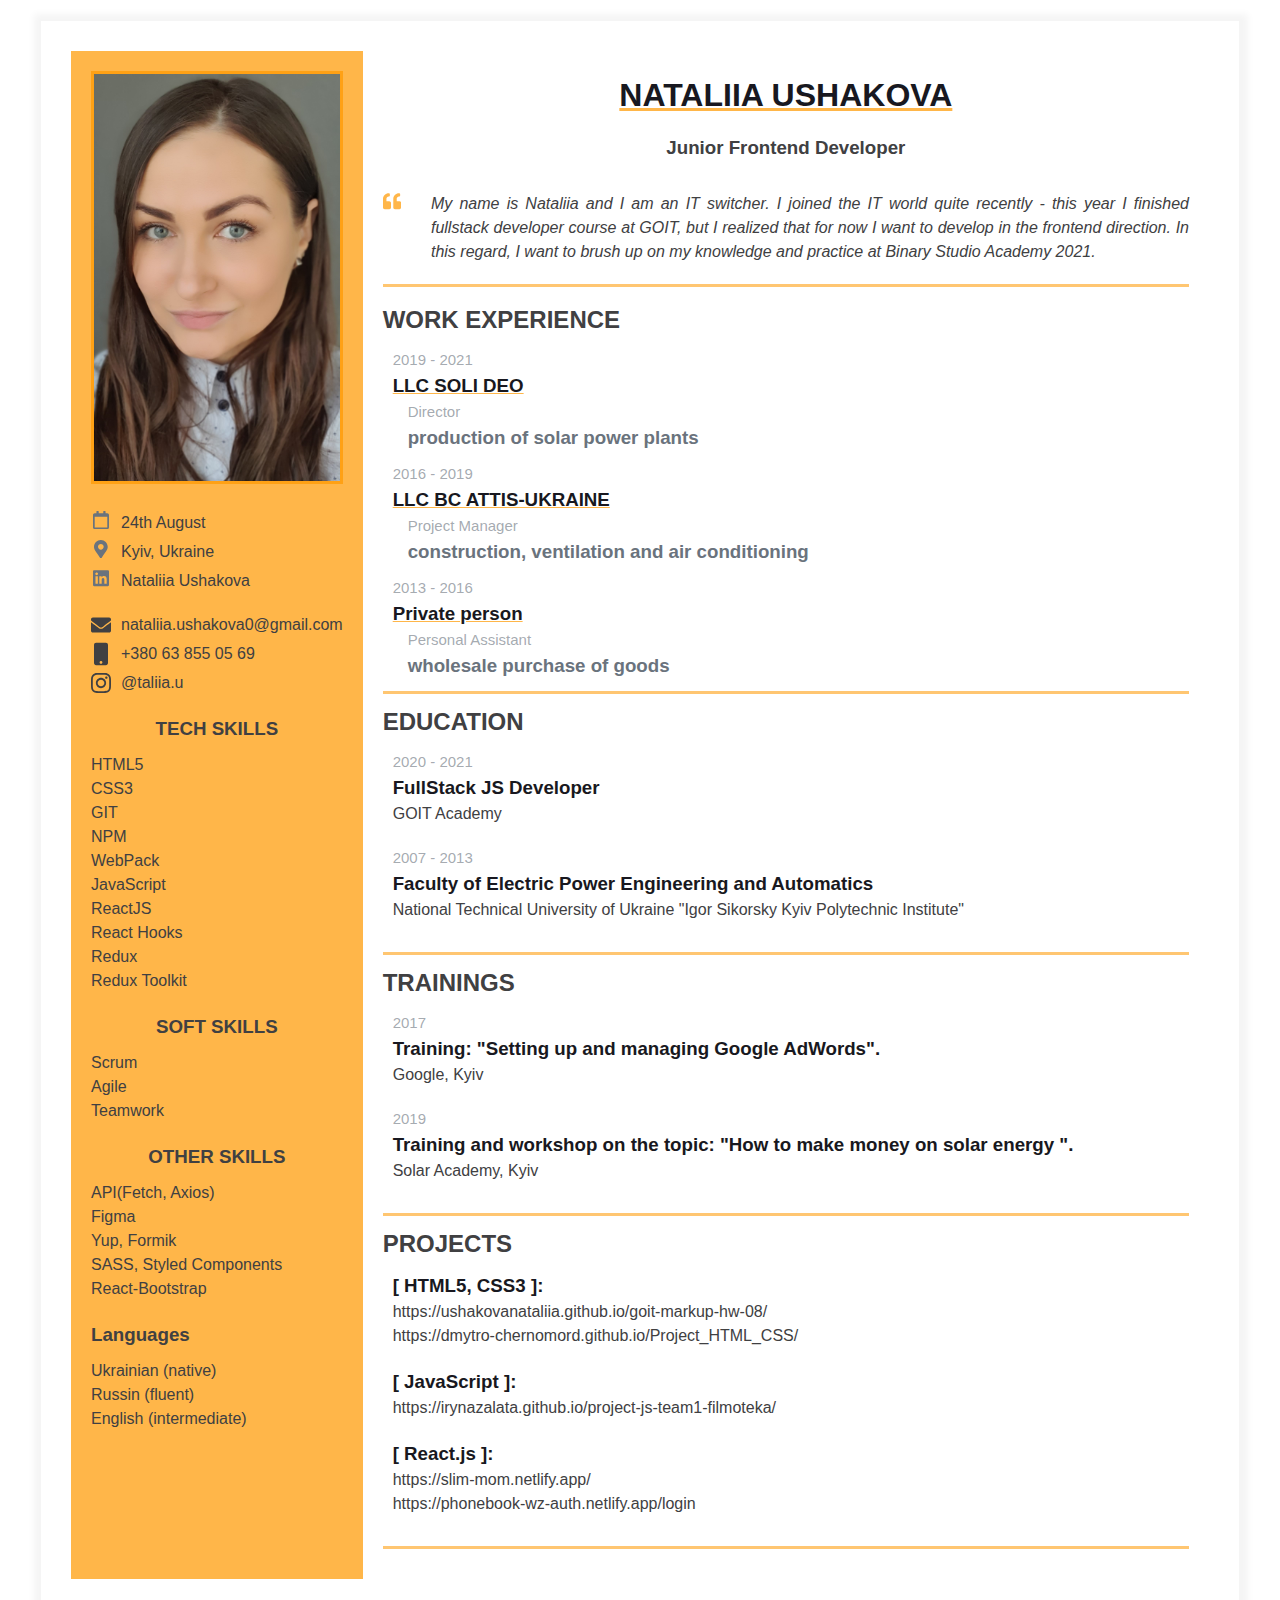
==== index.html @ b4a960f3 "Added information about me and created new resume" ====
<!DOCTYPE html>
<html>
    <head>
        <meta name="viewport" content="width=device-width, initial-scale=1" />
        <meta charset="UTF-8" />
        <title>Résumé</title>
        <link rel="icon" href="assets/avatar_ushakova.png" type="image/x-icon">
        <link rel="stylesheet" href="styles.css">
    </head>

    <body>

<main>
    <div class="resume">
        <div class="container">
            <div class="resume__block">
                <div class="contact_info_container fh">
                    <div class="contact-info__block contact-info__block--center">
                        <img class="contact-info__avatar" src="assets/avatar_ushakova.jpg" alt="Avatar">
                    </div>
                    <div class="contact-info__block">
                        <a href="" rel="author" class="contact-info__item">
                            <div class="contact-info__item-icon-wrapper">
                                <svg aria-hidden="true" focusable="false" data-prefix="far" data-icon="calendar"
                                    class="contact-info__item-icon" role="img" xmlns="http://www.w3.org/2000/svg" viewBox="0 0 448 512">
                                    <path fill="currentColor"
                                        d="M400 64h-48V12c0-6.6-5.4-12-12-12h-40c-6.6 0-12 5.4-12 12v52H160V12c0-6.6-5.4-12-12-12h-40c-6.6 0-12 5.4-12 12v52H48C21.5 64 0 85.5 0 112v352c0 26.5 21.5 48 48 48h352c26.5 0 48-21.5 48-48V112c0-26.5-21.5-48-48-48zm-6 400H54c-3.3 0-6-2.7-6-6V160h352v298c0 3.3-2.7 6-6 6z">
                                    </path>
                                </svg>
                            </div>
                            <span>24th August</span>
                        </a>
                        <a href="https://www.google.com.ua/maps/place/%D0%9A%D0%B8%D0%B5%D0%B2,+02000/@50.4006894,29.9722719,9z/data=!3m1!4b1!4m5!3m4!1s0x40d4cf4ee15a4505:0x764931d2170146fe!8m2!3d50.4501!4d30.5234?hl=ru" rel="author" class="contact-info__item" target="_blank">
                            <div class="contact-info__item-icon-wrapper">
                                <svg class="contact-info__item-icon" xmlns="http://www.w3.org/2000/svg" viewBox="0 0 384 512">
                                    <path
                                        d="M172.268 501.67C26.97 291.031 0 269.413 0 192 0 85.961 85.961 0 192 0s192 85.961 192 192c0 77.413-26.97 99.031-172.268 309.67-9.535 13.774-29.93 13.773-39.464 0zM192 272c44.183 0 80-35.817 80-80s-35.817-80-80-80-80 35.817-80 80 35.817 80 80 80z">
                                    </path>
                                </svg>
                            </div>
                            <span>Kyiv, Ukraine</span>
                        </a>
                        <a href="https://www.linkedin.com/in/nataliia-ushakova-841828203/?locale=en_US" rel="author" class="contact-info__item" target="_blank">
                            <div class="contact-info__item-icon-wrapper">
                                <svg class="contact-info__item-icon" xmlns="http://www.w3.org/2000/svg" viewBox="0 0 448 512">
                                    <path
                                        d="M416 32H31.9C14.3 32 0 46.5 0 64.3v383.4C0 465.5 14.3 480 31.9 480H416c17.6 0 32-14.5 32-32.3V64.3c0-17.8-14.4-32.3-32-32.3zM135.4 416H69V202.2h66.5V416zm-33.2-243c-21.3 0-38.5-17.3-38.5-38.5S80.9 96 102.2 96c21.2 0 38.5 17.3 38.5 38.5 0 21.3-17.2 38.5-38.5 38.5zm282.1 243h-66.4V312c0-24.8-.5-56.7-34.5-56.7-34.6 0-39.9 27-39.9 54.9V416h-66.4V202.2h63.7v29.2h.9c8.9-16.8 30.6-34.5 62.9-34.5 67.2 0 79.7 44.3 79.7 101.9V416z">
                                    </path>
                                </svg>
                            </div>
                            <span>Nataliia Ushakova</span>
                        </a>
                    </div>
                    <div class="contact-info__block">
                        <a href="mailto:nataliia.ushakova0@gmail.com" rel="author" class="contact-info__item">
                            <div class="contact-info__item-icon-wrapper">
                                <svg aria-hidden="true" focusable="false" data-prefix="fas" data-icon="envelope"
                                    class="scontact-info__item-icon" role="img" xmlns="http://www.w3.org/2000/svg" viewBox="0 0 512 512">
                                    <path fill="currentColor"
                                        d="M502.3 190.8c3.9-3.1 9.7-.2 9.7 4.7V400c0 26.5-21.5 48-48 48H48c-26.5 0-48-21.5-48-48V195.6c0-5 5.7-7.8 9.7-4.7 22.4 17.4 52.1 39.5 154.1 113.6 21.1 15.4 56.7 47.8 92.2 47.6 35.7.3 72-32.8 92.3-47.6 102-74.1 131.6-96.3 154-113.7zM256 320c23.2.4 56.6-29.2 73.4-41.4 132.7-96.3 142.8-104.7 173.4-128.7 5.8-4.5 9.2-11.5 9.2-18.9v-19c0-26.5-21.5-48-48-48H48C21.5 64 0 85.5 0 112v19c0 7.4 3.4 14.3 9.2 18.9 30.6 23.9 40.7 32.4 173.4 128.7 16.8 12.2 50.2 41.8 73.4 41.4z">
                                    </path>
                                </svg>
                            </div>
                            <span>nataliia.ushakova0@gmail.com</span>
                        </a>
                        <a href="tel:+380638550569" rel="author" class="contact-info__item">
                            <div class="contact-info__item-icon-wrapper">
                                <svg aria-hidden="true" focusable="false" data-prefix="fas" data-icon="mobile" class="scontact-info__item-icon"
                                    role="img" xmlns="http://www.w3.org/2000/svg" viewBox="0 0 320 512" width=70%>
                                    <path fill="currentColor"
                                        d="M272 0H48C21.5 0 0 21.5 0 48v416c0 26.5 21.5 48 48 48h224c26.5 0 48-21.5 48-48V48c0-26.5-21.5-48-48-48zM160 480c-17.7 0-32-14.3-32-32s14.3-32 32-32 32 14.3 32 32-14.3 32-32 32z">
                                    </path>
                                </svg>
                            </div>
                            <span>+380 63 855 05 69</span>
                        </a>
                        <a href="https://www.instagram.com/taliia.u/" rel="author" class="contact-info__item">
                            <div class="contact-info__item-icon-wrapper">
                                <svg aria-hidden="true" focusable="false" data-prefix="fab" data-icon="instagram"
                                    class="scontact-info__item-icon" role="img" xmlns="http://www.w3.org/2000/svg" viewBox="0 0 448 512">
                                    <path fill="currentColor"
                                        d="M224.1 141c-63.6 0-114.9 51.3-114.9 114.9s51.3 114.9 114.9 114.9S339 319.5 339 255.9 287.7 141 224.1 141zm0 189.6c-41.1 0-74.7-33.5-74.7-74.7s33.5-74.7 74.7-74.7 74.7 33.5 74.7 74.7-33.6 74.7-74.7 74.7zm146.4-194.3c0 14.9-12 26.8-26.8 26.8-14.9 0-26.8-12-26.8-26.8s12-26.8 26.8-26.8 26.8 12 26.8 26.8zm76.1 27.2c-1.7-35.9-9.9-67.7-36.2-93.9-26.2-26.2-58-34.4-93.9-36.2-37-2.1-147.9-2.1-184.9 0-35.8 1.7-67.6 9.9-93.9 36.1s-34.4 58-36.2 93.9c-2.1 37-2.1 147.9 0 184.9 1.7 35.9 9.9 67.7 36.2 93.9s58 34.4 93.9 36.2c37 2.1 147.9 2.1 184.9 0 35.9-1.7 67.7-9.9 93.9-36.2 26.2-26.2 34.4-58 36.2-93.9 2.1-37 2.1-147.8 0-184.8zM398.8 388c-7.8 19.6-22.9 34.7-42.6 42.6-29.5 11.7-99.5 9-132.1 9s-102.7 2.6-132.1-9c-19.6-7.8-34.7-22.9-42.6-42.6-11.7-29.5-9-99.5-9-132.1s-2.6-102.7 9-132.1c7.8-19.6 22.9-34.7 42.6-42.6 29.5-11.7 99.5-9 132.1-9s102.7-2.6 132.1 9c19.6 7.8 34.7 22.9 42.6 42.6 11.7 29.5 9 99.5 9 132.1s2.7 102.7-9 132.1z">
                                    </path>
                                </svg>
                            </div>
                            <span>@taliia.u</span>
                        </a>
                    </div>
                    <div class="skills">
                        <h3 class="skills__header">TECH SKILLS</h3>
                        <ul class="skills__header"> 
                            <li class="skills__text">HTML5</li>
                            <li class="skills__text">CSS3</li>
                            <li class="skills__text">GIT</li>
                            <li class="skills__text">NPM</li>
                            <li class="skills__text">WebPack</li>
                            <li class="skills__text">JavaScript</li>
                            <li class="skills__text">ReactJS</li>
                            <li class="skills__text">React Hooks</li>
                            <li class="skills__text">Redux</li>
                            <li class="skills__text">Redux Toolkit</li>
                        </ul>
                    </div>
                    <div class="skills">
                        <h3 class="skills__header">SOFT SKILLS</h3>
                        <ul class="skills__header">
                            <li class="skills__text">Scrum</li>
                            <li class="skills__text">Agile</li>
                            <li class="skills__text">Teamwork</li>
                        </ul>
                    </div>
                    <div class="skills">
                        <h3 class="skills__header">OTHER SKILLS</h3>
                        <ul class="skills__header">
                            <li class="skills__text">API(Fetch, Axios)</li>
                            <li class="skills__text">Figma</li>
                            <li class="skills__text">Yup, Formik</li>
                            <li class="skills__text">SASS, Styled Components</li>
                            <li class="skills__text">React-Bootstrap</li>
                        </ul>
                    </div>
                    <div class="additional-info__languages">
                        <h3 class="additional-info__languages-header">Languages</h3>
                        <ul>
                            <li class="additional-info__languages-item">Ukrainian (native)</li>
                            <li class="additional-info__languages-item">Russin (fluent)</li>
                            <li class="additional-info__languages-item">English (intermediate)</li>
                        </ul>
                    </div>
                </div>
            </div>
        </div>
        <div class="container">
            <h1 class="contact-info__header">NATALIIA USHAKOVA</h1>
            <h3 class="contact-info__sub-header">Junior Frontend Developer</h3>
            <div class="resume__block">
                <div class="intro">
                    <div class="intro__icon-wrapper">
                        <svg class="intro__icon" xmlns="http://www.w3.org/2000/svg" viewBox="0 0 512 512">
                            <path
                                d="M464 256h-80v-64c0-35.3 28.7-64 64-64h8c13.3 0 24-10.7 24-24V56c0-13.3-10.7-24-24-24h-8c-88.4 0-160 71.6-160 160v240c0 26.5 21.5 48 48 48h128c26.5 0 48-21.5 48-48V304c0-26.5-21.5-48-48-48zm-288 0H96v-64c0-35.3 28.7-64 64-64h8c13.3 0 24-10.7 24-24V56c0-13.3-10.7-24-24-24h-8C71.6 32 0 103.6 0 192v240c0 26.5 21.5 48 48 48h128c26.5 0 48-21.5 48-48V304c0-26.5-21.5-48-48-48z">
                            </path>
                        </svg>
                    </div>
                    <p class="intro_text">My name is Nataliia and I am an IT switcher. I joined the IT world quite recently - 
                        this year I finished fullstack developer course at GOIT, 
                        but I realized that for now I want to develop in the frontend direction.
                        In this regard, I want to brush up on my knowledge and practice at Binary Studio Academy 2021.</p>
                </div>
            </div>
            <div class="resume__block">
                <div class="main-info fh">
                        <div class="experiences">
                            <h3 class="experiences__header">WORK EXPERIENCE</h3>
                            <div class="experiences__company">
                                <div class="experiences__company-header">
                                    <span class="experiences__company-header-durability">2019 - 2021</span>
                                    <h3 class="experiences__company-header-name">LLC SOLI DEO</h3>
                                </div>
            
                                <div class="experiences__company-project">
                                    <span class="experiences__company-project-role">Director</span>
                                    <h3 class="experiences__company-project-name">production of solar power plants</h3>
                                </div>
                            </div>

                            <div class="experiences__company">
                                <div class="experiences__company-header">
                                    <span class="experiences__company-header-durability">2016 - 2019</span>
                                    <h3 class="experiences__company-header-name">LLC BC ATTIS-UKRAINE</h3>
                                </div>
                            
                                <div class="experiences__company-project">
                                    <span class="experiences__company-project-role">Project Manager</span>
                                    <h3 class="experiences__company-project-name">construction, ventilation and air conditioning</h3>
                                </div>
                            </div>

                            <div class="experiences__company">
                                <div class="experiences__company-header">
                                    <span class="experiences__company-header-durability">2013 - 2016</span>
                                    <h3 class="experiences__company-header-name">Private person</h3>
                                </div>
                            
                                <div class="experiences__company-project">
                                    <span class="experiences__company-project-role">Personal Assistant</span>
                                    <h3 class="experiences__company-project-name">wholesale purchase of goods</h3>
                                </div>
                            </div>
                        </div>
                        <div class="additional-info fv">
                            <div class="additional-info__education">
                                <h3 class="additional-info__education-header">EDUCATION</h3>
                                <div class="additional-info__education-university">
                                    <span class="additional-info__education-university-durability">2020 - 2021</span>
                                    <h3 class="additional-info__education-university-speciality">FullStack JS Developer</h3>
                                    <p class="additional-info__education-university-name">GOIT Academy</p>
                                </div>
                                <div class="additional-info__education-university">
                                    <span class="additional-info__education-university-durability">2007 - 2013</span>
                                    <h3 class="additional-info__education-university-speciality">Faculty of Electric Power Engineering and Automatics</h3>
                                    <p class="additional-info__education-university-name">National Technical University of Ukraine "Igor Sikorsky Kyiv Polytechnic Institute"</p>
                                </div>
                            </div>
                        </div>
                        <div class="additional-info fv">
                            <div class="additional-info__education">
                                <h3 class="additional-info__education-header">TRAININGS</h3>
                                <div class="additional-info__education-university">
                                    <span class="additional-info__education-university-durability">2017</span>
                                    <h3 class="additional-info__education-university-speciality">Training: "Setting up and managing Google AdWords".</h3>
                                    <p class="additional-info__education-university-name">Google, Kyiv</p>
                                </div>
                                <div class="additional-info__education-university">
                                    <span class="additional-info__education-university-durability">2019</span>
                                    <h3 class="additional-info__education-university-speciality">Training and workshop on the topic: "How to make money on solar energy ".</h3>
                                    <p class="additional-info__education-university-name">Solar Academy, Kyiv</p>
                                </div>
                            </div>
                        </div>
                        <div class="additional-info fv">
                            <div class="additional-info__education">
                                <h3 class="additional-info__education-header">PROJECTS</h3>
                                <div class="additional-info__education-university">
                                    <h3 class="additional-info__education-university-speciality">[ HTML5, CSS3 ]:</h3>
                                    <p class="additional-info__education-university-name">https://ushakovanataliia.github.io/goit-markup-hw-08/</p>
                                    <p class="additional-info__education-university-name">https://dmytro-chernomord.github.io/Project_HTML_CSS/</p>
                                </div>
                                <div class="additional-info__education-university">
                                    <h3 class="additional-info__education-university-speciality">[ JavaScript ]:</h3>
                                    <p class="additional-info__education-university-name">https://irynazalata.github.io/project-js-team1-filmoteka/</p>
                                </div>
                                <div class="additional-info__education-university">
                                    <h3 class="additional-info__education-university-speciality">[ React.js ]:</h3>
                                    <p class="additional-info__education-university-name">https://slim-mom.netlify.app/</p>
                                    <p class="additional-info__education-university-name">https://phonebook-wz-auth.netlify.app/login</p>
                                </div>
                            </div>
                        </div>
                </div>
            </div>
        </div>
    </div>
</main>
</body>
</html>
---- styles.css ----
/* General styles */
* {
  margin: 0;
  padding: 0;
  box-sizing: border-box;
}

body {
  font-family: Arial, Helvetica, sans-serif;
  line-height: 1.5;

  --primary-text-color: #181820;
  --secondary-text-color: #404042;
  --durability-text-color: #6a737d9c;
  --icon-color: #6a737d;
  --border-color: #ff99008e;
  --text-decoration-color: #ff9900b6;
}

li {
  list-style: none;
  padding: 0;
}

.container {
  margin: 0 auto;
  padding: 20px;
  max-width: 900px;
}
.container:not(:last-child) {
  background-color: var(--text-decoration-color);
  width: 450px;
}
.fh {
  justify-content: space-between;
}

.fv {
  display: flex;
  flex-direction: column;
  justify-content: space-between;
}

.resume {
  display: flex;
  margin: 20px auto;
  border: 1px solid #f5f5f5;
  box-shadow: 1px 1px 7px 7px #f5f5f5;
  padding: 30px;
  max-width: 1200px;
}

.resume__block:not(:last-child) {
  border-bottom: 3px solid var(--border-color);
  padding-bottom: 20px;
  margin-bottom: 15px;
}

.main-info,
.contact_info_container {
  flex-direction: column;
}

.contact_info_container {
  align-items: center;
}

.contact-info__block {
  margin-bottom: 20px;
}

.experiences {
  margin: 10px 0;
  border-bottom: 3px solid var(--border-color);
}

/* Contact info styles */
.contact-info__header,
.contact-info__sub-header {
  text-align: center;
}

.contact-info__header {
  color: var(--primary-text-color);
  margin-bottom: 15px;
  text-decoration-color: var(--text-decoration-color);
  text-decoration-line: underline;
}

.contact-info__sub-header {
  color: var(--secondary-text-color);
  margin-bottom: 30px;
}

.contact-info__item {
  color: var(--secondary-text-color);
  text-decoration: none;
  display: flex;
  justify-content: start;
}

.contact-info__item:not(:last-child) {
  margin-bottom: 5px;
}

.contact-info__item-icon-wrapper {
  margin-right: 10px;
  width: 20px;
  display: flex;
  justify-content: center;
}

.contact-info__item-icon path {
  fill: var(--icon-color);
}

.contact-info__item-icon {
  height: 1.1428rem;
  vertical-align: text-bottom;
}

.contact-info__avatar {
  width: 100%;
  object-fit: cover;
  border: 3px solid;
  border-color: var(--text-decoration-color);
}

/* Intro and skills styles */
.intro {
  display: flex;
  justify-content: start;
}

.intro__icon-wrapper {
  margin-right: 30px;
  width: 30px;
  display: flex;
  justify-content: center;
}

.intro__icon {
  height: 1.1428rem;
  vertical-align: text-bottom;
}

.intro__icon path {
  fill: var(--text-decoration-color);
}

.intro_text {
  color: var(--secondary-text-color);
  text-align: justify;
  font-style: italic;
}

.skills {
  margin: 20px 0;
}
.skills__header {
  color: var(--secondary-text-color);
  text-align: center;
  margin-bottom: 10px;
}

.skills__text {
  color: var(--secondary-text-color);
  text-align: justify;
}

/* Experience and additonal info styles */
.experiences {
  flex: 1 1 60%;
}

.experiences__header {
  color: var(--secondary-text-color);
  text-align: left;
  margin-bottom: 10px;
  font-size: 24px;
  font-weight: bold;
}

.experiences__company {
  padding: 0 10px;
}

.experiences__company-header-durability {
  color: var(--durability-text-color);
  text-align: left;
  margin-bottom: 10px;
  font-size: 15px;
}

.experiences__company-header-name {
  color: var(--primary-text-color);
  text-decoration-color: var(--text-decoration-color);
  text-decoration-line: underline;
  text-align: left;
}

.experiences__company-project {
  margin-left: 15px;
}

.experiences__company-project-role {
  color: var(--durability-text-color);
  text-align: left;
  margin-bottom: 10px;
  font-size: 15px;
}

.experiences__company-project-name {
  color: var(--icon-color);
  text-align: left;
  margin-bottom: 10px;
}

.experiences__company-project-responsibilities {
  color: var(--secondary-text-color);
  padding-left: 20px;
}

.additional-info {
  flex: 1 1 40%;
  border-bottom: 3px solid var(--border-color);
  margin: 10px 0;
}

.additional-info__education {
  margin-bottom: 20px;
}

.additional-info__education-header {
  color: var(--secondary-text-color);
  text-align: left;
  font-size: 24px;
  font-weight: bold;
}

.additional-info__education-university {
  padding: 10px;
}
.additional-info__education-university-durability {
  color: var(--durability-text-color);
  text-align: left;
  margin-bottom: 10px;
  font-size: 15px;
}

.additional-info__education-university-speciality {
  color: var(--primary-text-color);
  text-align: left;
  margin-bottom: 0;
}

.additional-info__education-university-name {
  color: var(--secondary-text-color);
}

.additional-info__languages-header {
  color: var(--secondary-text-color);
  text-align: left;
  margin-bottom: 10px;
}

.additional-info__languages-item {
  color: var(--secondary-text-color);
}
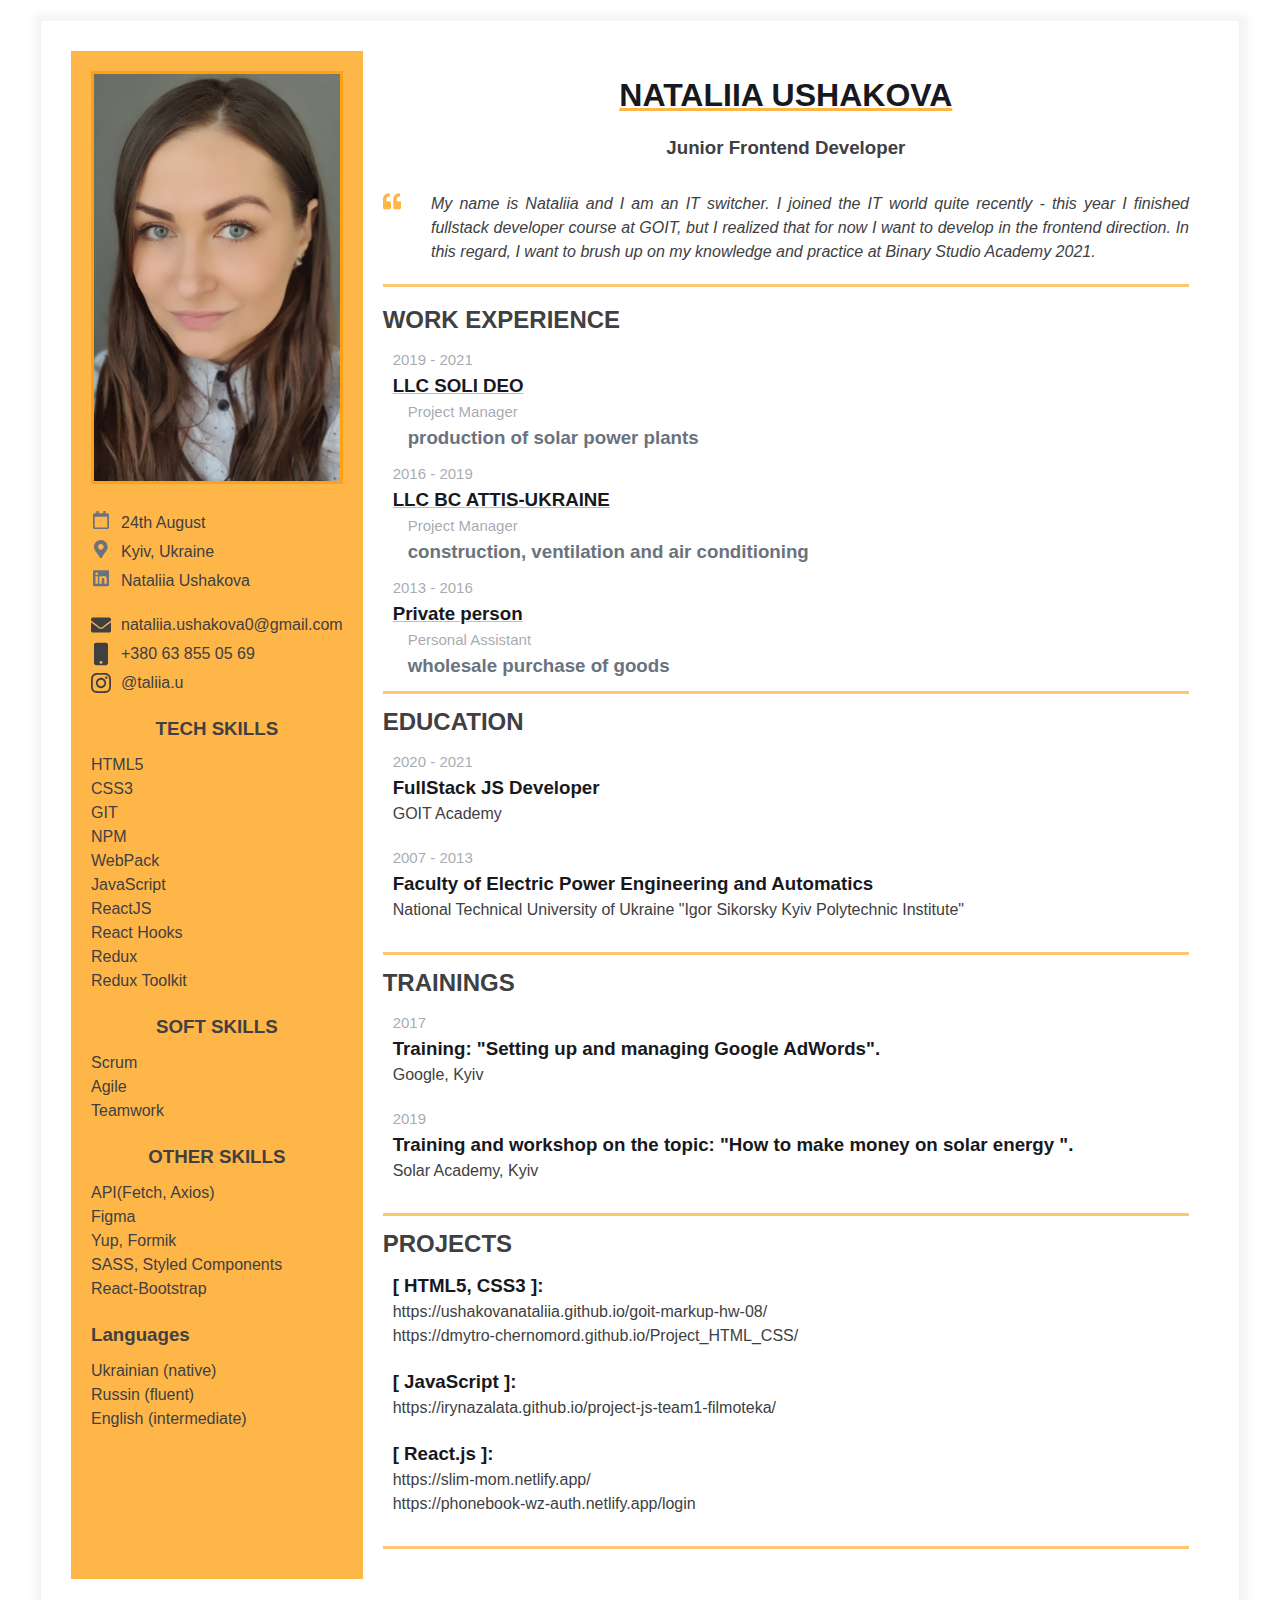
==== commit dd3bdaa6: "change" ====
--- a/index.html
+++ b/index.html
@@ -3,7 +3,7 @@
     <head>
         <meta name="viewport" content="width=device-width, initial-scale=1" />
         <meta charset="UTF-8" />
-        <title>Résumé</title>
+        <title>Nataliia Ushakova</title>
         <link rel="icon" href="assets/avatar_ushakova.png" type="image/x-icon">
         <link rel="stylesheet" href="styles.css">
     </head>
@@ -159,7 +159,7 @@
                                 </div>
             
                                 <div class="experiences__company-project">
-                                    <span class="experiences__company-project-role">Director</span>
+                                    <span class="experiences__company-project-role">Project Manager</span>
                                     <h3 class="experiences__company-project-name">production of solar power plants</h3>
                                 </div>
                             </div>
@@ -223,17 +223,17 @@
                                 <h3 class="additional-info__education-header">PROJECTS</h3>
                                 <div class="additional-info__education-university">
                                     <h3 class="additional-info__education-university-speciality">[ HTML5, CSS3 ]:</h3>
-                                    <p class="additional-info__education-university-name">https://ushakovanataliia.github.io/goit-markup-hw-08/</p>
-                                    <p class="additional-info__education-university-name">https://dmytro-chernomord.github.io/Project_HTML_CSS/</p>
+                                    <a href="https://ushakovanataliia.github.io/goit-markup-hw-08/" target="_blank" class="additional-info__education-university-name projects">https://ushakovanataliia.github.io/goit-markup-hw-08/</a>
+                                    <a href="https://dmytro-chernomord.github.io/Project_HTML_CSS/" target="_blank" class="additional-info__education-university-name projects">https://dmytro-chernomord.github.io/Project_HTML_CSS/</a>
                                 </div>
                                 <div class="additional-info__education-university">
                                     <h3 class="additional-info__education-university-speciality">[ JavaScript ]:</h3>
-                                    <p class="additional-info__education-university-name">https://irynazalata.github.io/project-js-team1-filmoteka/</p>
+                                    <a  href="https://irynazalata.github.io/project-js-team1-filmoteka/" target="_blank" class="additional-info__education-university-name projects">https://irynazalata.github.io/project-js-team1-filmoteka/</a>
                                 </div>
                                 <div class="additional-info__education-university">
                                     <h3 class="additional-info__education-university-speciality">[ React.js ]:</h3>
-                                    <p class="additional-info__education-university-name">https://slim-mom.netlify.app/</p>
-                                    <p class="additional-info__education-university-name">https://phonebook-wz-auth.netlify.app/login</p>
+                                    <a  href="https://slim-mom.netlify.app/" target="_blank" class="additional-info__education-university-name projects">https://slim-mom.netlify.app/</a>
+                                    <a  href="https://phonebook-wz-auth.netlify.app/login" target="_blank" class="additional-info__education-university-name projects">https://phonebook-wz-auth.netlify.app/login</a>
                                 </div>
                             </div>
                         </div>
--- a/styles.css
+++ b/styles.css
@@ -267,3 +267,8 @@
 .additional-info__languages-item {
   color: var(--secondary-text-color);
 }
+
+.projects {
+  display: flex;
+  text-decoration: none;
+}
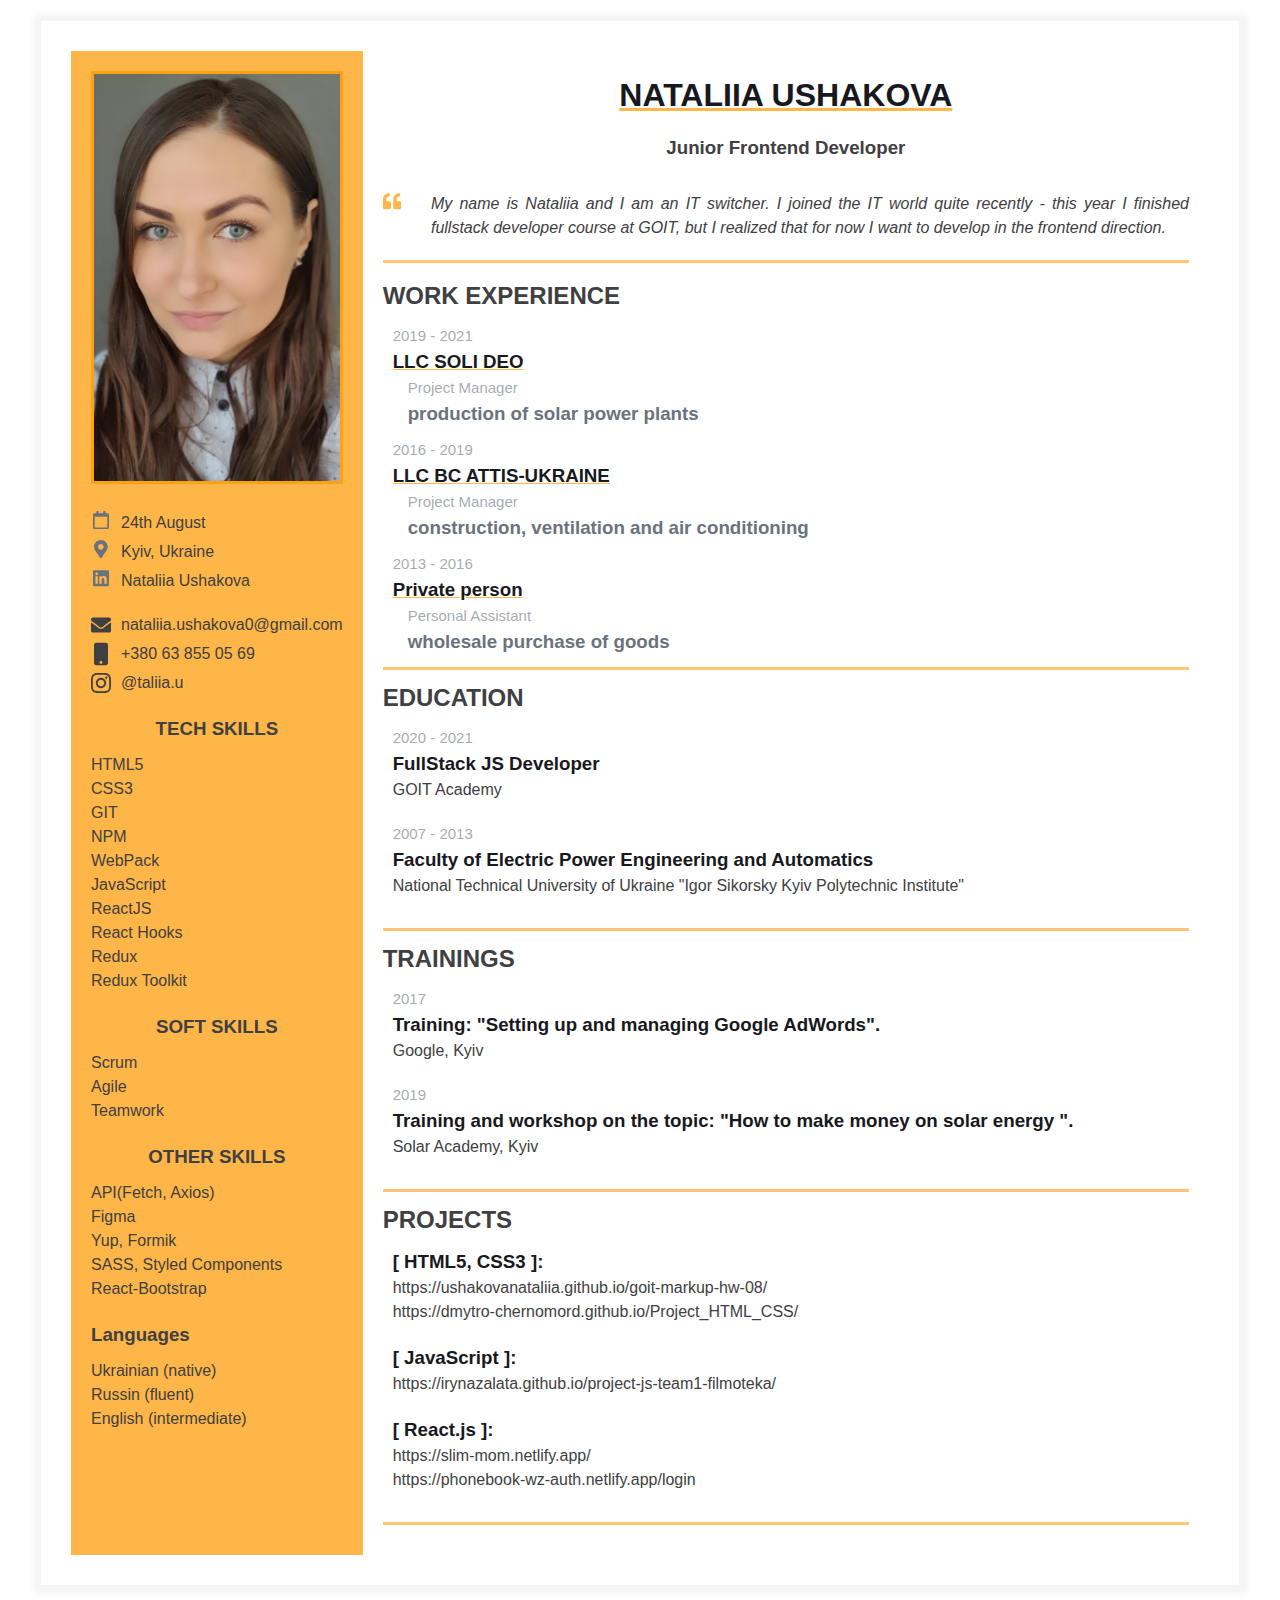
==== commit b54cbc88: "Update index.html" ====
--- a/index.html
+++ b/index.html
@@ -74,7 +74,7 @@
                             </div>
                             <span>+380 63 855 05 69</span>
                         </a>
-                        <a href="https://www.instagram.com/taliia.u/" rel="author" class="contact-info__item">
+                        <a href="https://www.instagram.com/taliia.u/" rel="author" class="contact-info__item" target="_blank">
                             <div class="contact-info__item-icon-wrapper">
                                 <svg aria-hidden="true" focusable="false" data-prefix="fab" data-icon="instagram"
                                     class="scontact-info__item-icon" role="img" xmlns="http://www.w3.org/2000/svg" viewBox="0 0 448 512">
@@ -145,7 +145,7 @@
                     <p class="intro_text">My name is Nataliia and I am an IT switcher. I joined the IT world quite recently - 
                         this year I finished fullstack developer course at GOIT, 
                         but I realized that for now I want to develop in the frontend direction.
-                        In this regard, I want to brush up on my knowledge and practice at Binary Studio Academy 2021.</p>
+                    </p>
                 </div>
             </div>
             <div class="resume__block">
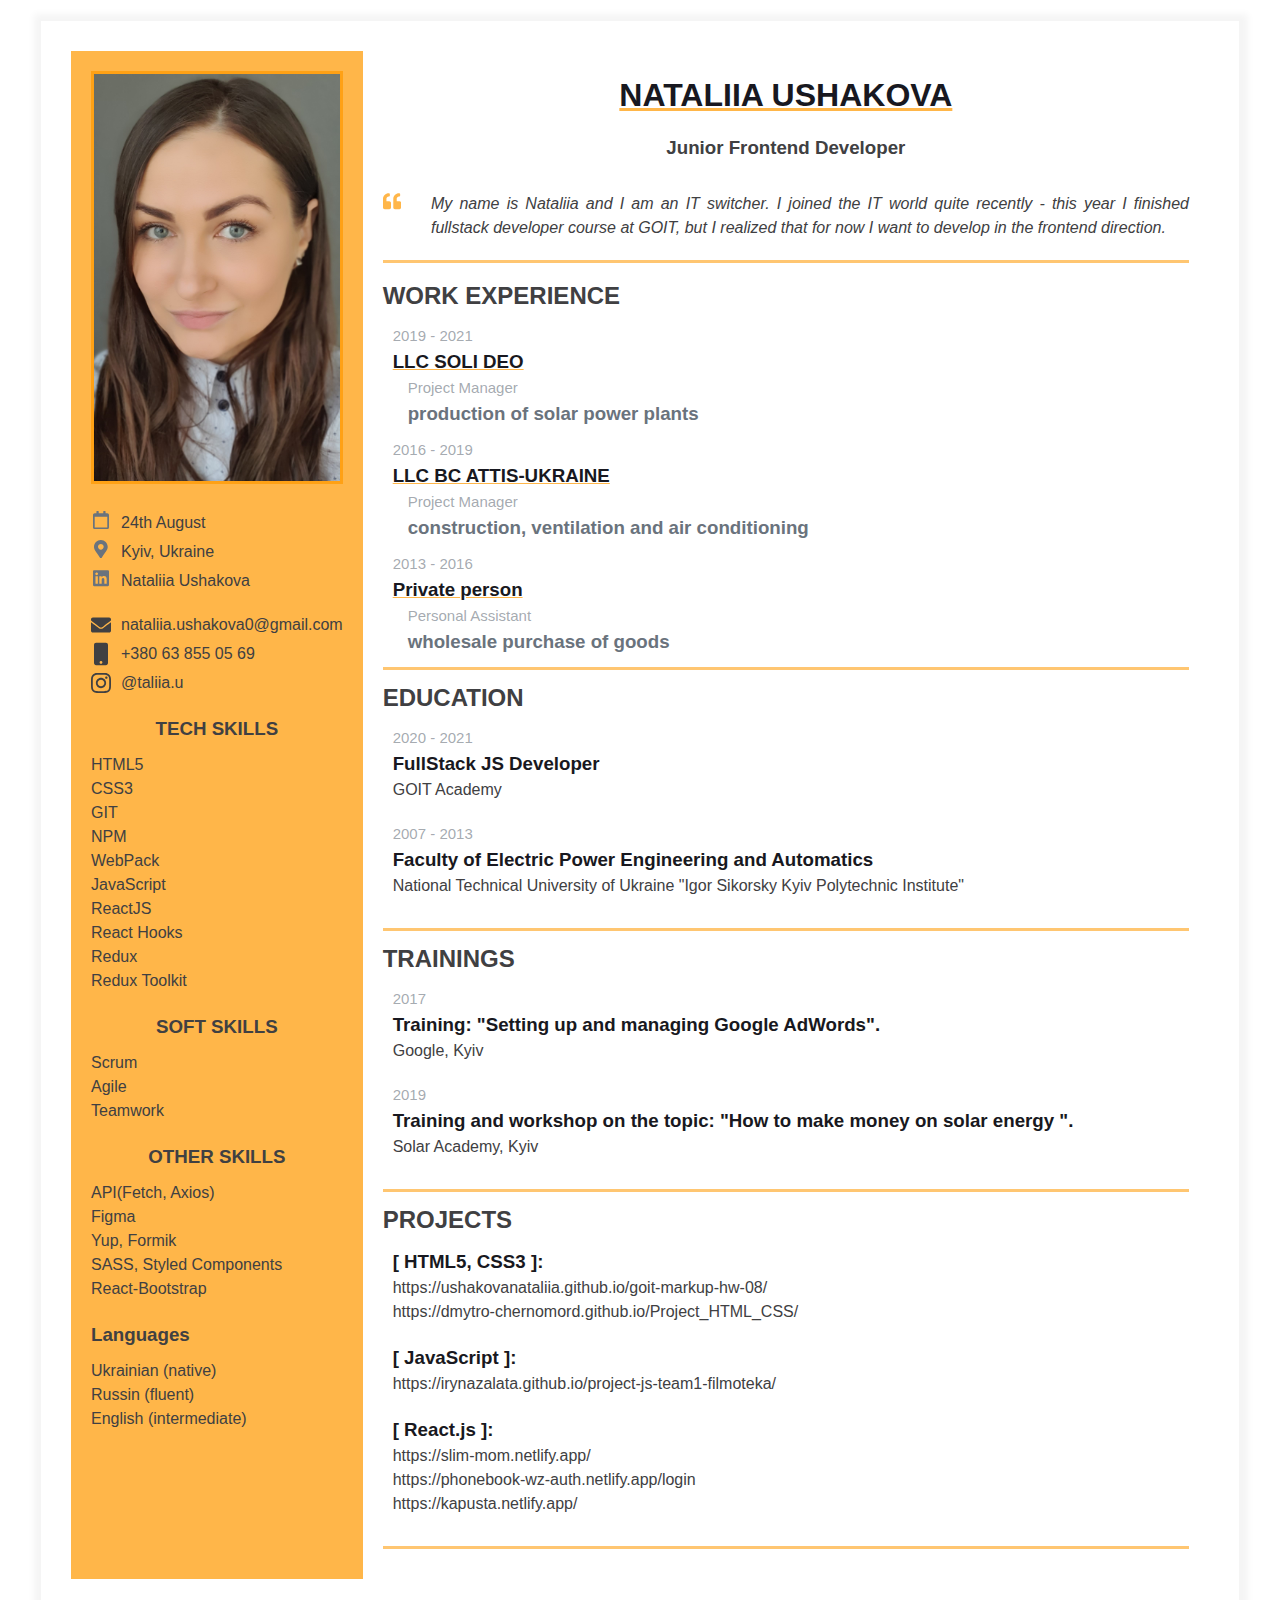
==== commit 3a118af2: "Update index.html" ====
--- a/index.html
+++ b/index.html
@@ -234,6 +234,7 @@
                                     <h3 class="additional-info__education-university-speciality">[ React.js ]:</h3>
                                     <a  href="https://slim-mom.netlify.app/" target="_blank" class="additional-info__education-university-name projects">https://slim-mom.netlify.app/</a>
                                     <a  href="https://phonebook-wz-auth.netlify.app/login" target="_blank" class="additional-info__education-university-name projects">https://phonebook-wz-auth.netlify.app/login</a>
+                                    <a href="https://kapusta.netlify.app/" target="_blank" class="additional-info__education-university-name projects">https://kapusta.netlify.app/</a>
                                 </div>
                             </div>
                         </div>
